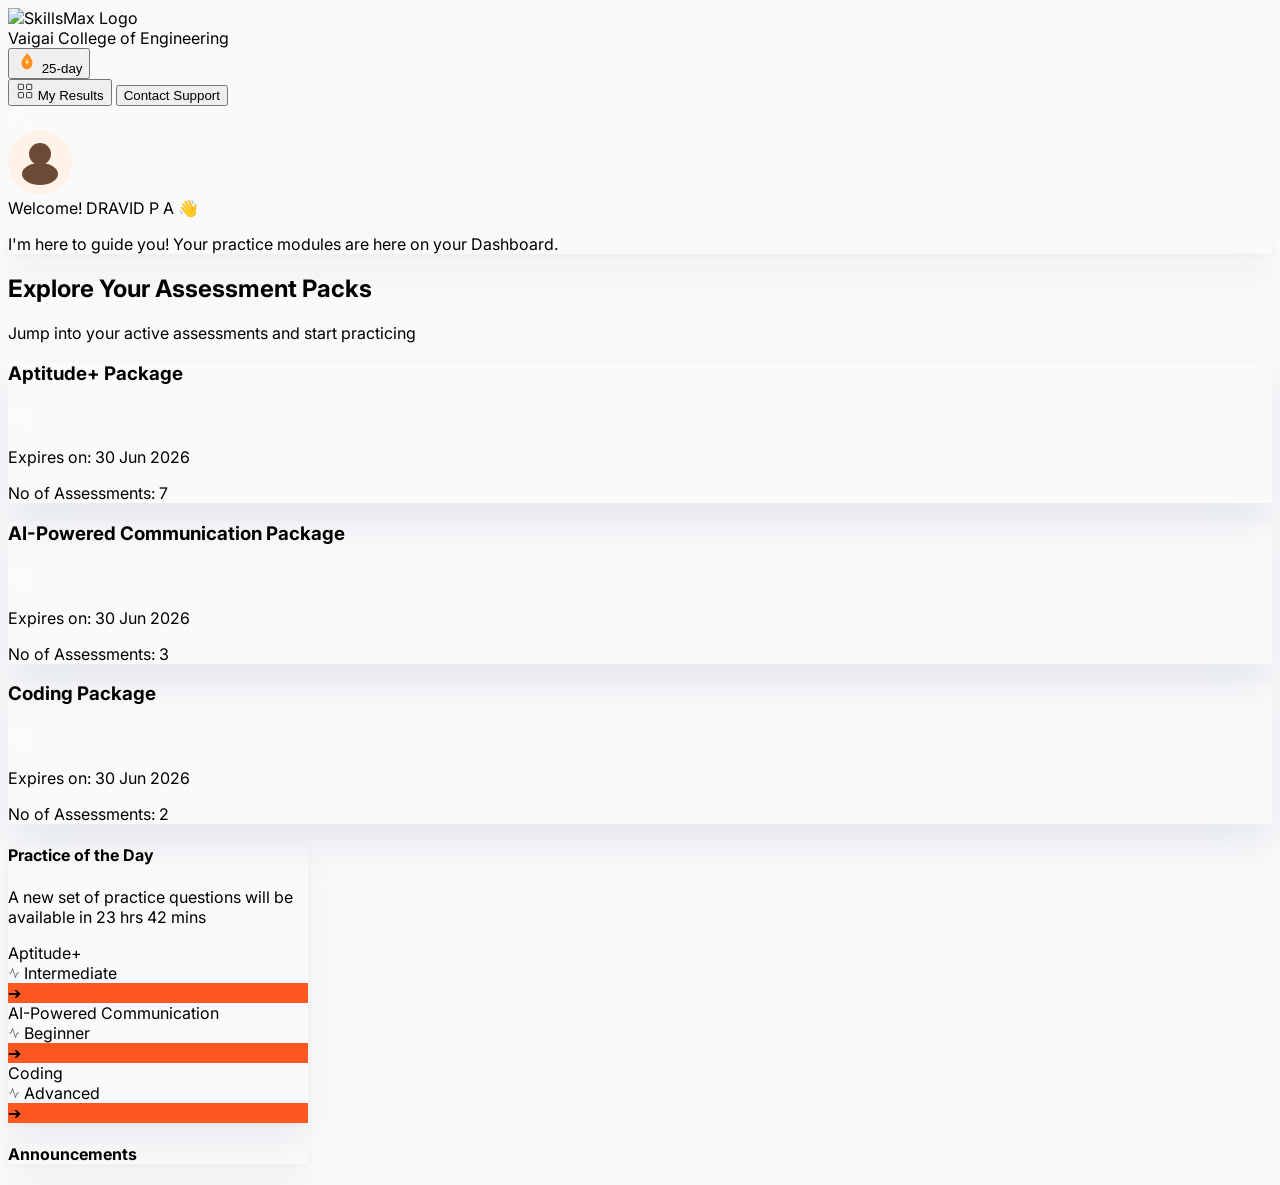
==== src/index.html @ 444d91da "intial commit" ====
<!DOCTYPE html>
<html lang="en">
<head>
    <meta charset="UTF-8">
    <meta name="viewport" content="width=device-width, initial-scale=1.0">
    <title>SkillsMax Dashboard</title>
    <link href="../dist/output.css" rel="stylesheet">
    <link href="https://fonts.googleapis.com/css2?family=Inter:wght@300;400;500;600;700;800&display=swap" rel="stylesheet">
    <style>
        :root {
            --header-bg: #2d2d2d;
            --accent: #ff5722;
            --card-red-from: #e95a53;
            --card-red-to: #df584e;
            --card-green-from: #2f8b6a;
            --card-green-to: #0f7a5a;
            --card-purple-from: #9f4fb2;
            --card-purple-to: #7b3aa0;
        }
        
        body {
            font-family: 'Inter', system-ui, -apple-system, "Segoe UI", Roboto, "Helvetica Neue", Arial;
            background: #f8fafc;
        }
        
        .soft-glow {
            box-shadow: 0 18px 36px rgba(15,23,42,0.06), 0 2px 6px rgba(2,6,23,0.03);
        }
        
        .card-heavy {
            box-shadow: 0 18px 40px rgba(15,23,42,0.08);
        }
        
        .tiny-info {
            width: 26px;
            height: 26px;
            border-radius: 50%;
            border: 1px solid rgba(255,255,255,0.25);
            display: flex;
            align-items: center;
            justify-content: center;
            backdrop-filter: blur(4px);
        }
        
        /* Calendar Popup Styles */

        .calendar-popup {
            display: none;
            position: absolute;
            top: calc(100% + 0.5rem);
            left: 50%;
            transform: translateX(-50%);
            z-index: 1000;
        }
        
        .calendar-popup.active {
            display: block;
        }

        .streak-header {
            background: #ff8f1f;
            padding: 0.75rem 1.5rem;
            border-radius: 1rem 1rem 0 0;
            display: flex;
            align-items: center;
            justify-content: center;
            gap: 0.5rem;
            font-weight: 600;
            font-size: 1.125rem;
            color: white;
        }
        
        @media (min-width: 1024px) {
            .sidebar-w {
                width: 300px;
            }
            .max-layout {
                max-width: 1400px;
            }
        }

        /* Calendar Container */
        .calendar-container {
            background: white;
            border-radius: 0 0 1.5rem 1.5rem;
            padding: 1.5rem;
            max-width: 800px;
        }

        /* Calendar Header with Navigation */
        .calendar-header {
            display: flex;
            align-items: center;
            justify-content: space-between;
            margin-bottom: 1.5rem;
            padding: 0 1rem;
        }

        .calendar-nav-btn {
            width: 32px;
            height: 32px;
            display: flex;
            align-items: center;
            justify-content: center;
            border: 1px solid #ff5722;
            border-radius: 0.5rem;
            background: #ff5722;
            cursor: pointer;
            transition: all 0.2s;
        }

        .calendar-nav-btn:hover {
            background: #f3f4f6;
            color: #ff5722;
        }

        .calendar-months {
            display: flex;
            justify-content: space-around;
            flex: 1;
            font-weight: 600;
            font-size: 1.125rem;
            color: #1f2937;
            padding: 0 2rem;
        }

        /* Calendar Grid Layout */
        .calendar-grid {
            display: grid;
            grid-template-columns: repeat(2, 1fr);
            gap: 3rem;
        }

        .calendar-month {
            display: flex;
            flex-direction: column;
        }

        /* Weekday Headers */
        .calendar-weekdays {
            display: grid;
            grid-template-columns: repeat(7, 1fr);
            gap: 0.5rem;
            margin-bottom: 0.5rem;
        }

        .calendar-weekday {
            text-align: center;
            font-size: 0.875rem;
            font-weight: 500;
            color: #6b7280;
            padding: 0.5rem 0;
        }

        /* Calendar Days Grid */
        .calendar-days {
            display: grid;
            grid-template-columns: repeat(7, 1fr);
            gap: 0.5rem;
        }

        .calendar-day {
            aspect-ratio: 1;
            display: flex;
            align-items: center;
            justify-content: center;
            border-radius: 0.5rem;
            font-size: 0.9375rem;
            font-weight: 500;
            color: #1f2937;
            cursor: pointer;
            transition: all 0.2s;
            position: relative;
        }

        .calendar-day:hover {
            background: #f3f4f6;
        }

        /* Other Month Days (Faded) */
        .calendar-day.other-month {
            color: #d1d5db;
        }

        /* Streak Range Days (with dot indicator) */
        .calendar-day.streak-range {
            color: #1f2937;
            font-weight: 500;
        }

        .calendar-day.streak-range::after {
            content: '';
            position: absolute;
            bottom: 0px;
            left: 50%;
            transform: translateX(-50%);
            width: 31px;      /* same width */
            height: 24px;     /* same height = square */
            background: #ff56227f;
            border-radius: 0; /* remove roundness */
        }
        


        /* Streak Start and End Days */
        .calendar-day.streak-start,
        .calendar-day.streak-end {
            background: #e95a53;
            color: white;
            width: 23px;
            border-radius: 0.2rem;
        }

        .calendar-day.streak-start:hover,
        .calendar-day.streak-end:hover {
            background: #1f2937;
        }

        /* Remove dot for start/end days */
        .calendar-day.streak-start::after,
        .calendar-day.streak-end::after {
            display: none;
        }

        /* Today indicator (optional) */
        .calendar-day.today {
            border: 2px solid #ff5722;
        }
        /* Responsive Design */
        @media (max-width: 768px) {
            /* Stack main columns */
            main > .flex {
                flex-direction: column;
            }

            /* Make popup full width & fixed for mobile */
            .calendar-popup {
                position: fixed;
                top: 8%;
                left: 50%;
                transform: translateX(-50%);
                width: calc(100% - 2rem);
                max-width: 720px;
                z-index: 1200;
                display: none;
            }
            .calendar-popup.active {
                display: block;
            }

            .calendar-container {
                padding: 1rem;
                border-radius: 1rem;
                max-height: calc(84vh);
                overflow: auto;
            }

            .calendar-grid {
                grid-template-columns: 1fr;
                gap: 1rem;
            }

            .calendar-months {
                flex-direction: column;
                gap: 0.25rem;
                padding: 0 1rem;
                font-size: 1rem;
            }

            .calendar-nav-btn {
                width: 40px;
                height: 40px;
            }

            .calendar-day {
                aspect-ratio: auto; /* let height adapt for touch */
                min-height: 44px;   /* bigger tap target */
                font-size: 0.95rem;
                border-radius: 0.5rem;
            }

            .calendar-day.streak-start,
            .calendar-day.streak-end {
                width: 36px;
            }

            /* Sidebar becomes full width and appears after main section */
            .sidebar-w {
                width: 100%;
            }

            /* Header adjustments */
            header .max-layout {
                padding-left: 1rem;
                padding-right: 1rem;
            }

            header .text-lg {
                display: none; /* hide long org name to save space */
            }

            header img {
                height: 36px;
            }
        }

        /* small fixes for very small phones */
        @media (max-width: 420px) {
            .calendar-day {
                min-height: 10px;
                font-size: 0.9rem;
            }
            .calendar-months {
                padding: 0 .5rem;
            }
            .calendar-container {
                padding: 0.75rem;
            }
        }
    </style>
</head>
<body class="antialiased text-slate-800">
    <!-- Header -->
    <header class="bg-[#2d2d2d] text-white">
        <div class="max-layout mx-auto px-6 py-4 flex items-center justify-between">
            <div class="flex items-center gap-4">
                <div class="flex items-center gap-3">
                    <img 
                        src="https://cdn.prod.website-files.com/67779eba7fda397cbeb2065e/67a9bd6f2a3dd39833ceed32_Skillsmax%20logo%20stacked.svg" 
                        alt="SkillsMax Logo"
                        class="h-10 w-auto object-contain"
                    />
                    <div class="text-white text-lg font-semibold select-none">Vaigai College of Engineering</div>
                </div>
            </div>

            <div class="flex items-center gap-3">
                <!-- Streak Button -->
                <div class="relative">
                    <button 
                        id="streakBtn"
                        class="flex items-center gap-2 bg-[#ff5722] text-white px-4 py-2 rounded-xl shadow-md hover:bg-[#ff9f33] transition"
                    >
                        <svg width="22" height="22" viewBox="0 0 24 24" fill="none">
                        <path d="M12 2c-.5 1.8-2.5 3.3-4 5.5C6.5 9.7 6 11.5 6 13c0 4 3 7 6 7s6-3 6-7c0-1.8-.5-3.5-2-5.5C15.5 5.3 13 3.8 12 2z" fill="#ff8f1f"/>
                        <path d="M12 7c-1.2 1.7-2 2.8-2 4.5 0 2.2 1.4 3.5 2 3.5s2-1.3 2-3.5c0-1.7-.8-2.8-2-4.5z" fill="#ffb13b"/>
                        <circle cx="12" cy="12" r="1.5" fill="#ffe8c2"/>
                        </svg>


                        <span class="font-semibold text-sm">25-day</span>
                    </button>

                    <!-- Calendar Popup -->
                    <div id="calendarPopup" class="calendar-popup">
                        <div class="bg-white rounded-2xl shadow-2xl border border-slate-200 overflow-hidden">  
                            
                            <div class="calendar-container">
                                <div class="calendar-header">
                                    <button id="prevMonth" class="calendar-nav-btn" aria-label="Previous months">
                                        <svg width="16" height="16" viewBox="0 0 24 24" fill="none" stroke="currentColor" stroke-width="2">
                                            <polyline points="15 18 9 12 15 6"></polyline>
                                        </svg>
                                    </button>
                                    <div class="calendar-months">
                                        <span id="currentMonth">June 2025</span>
                                        <span id="nextMonthLabel">July 2025</span>
                                    </div>
                                    <button id="nextMonth" class="calendar-nav-btn" aria-label="Next months">
                                        <svg width="16" height="16" viewBox="0 0 24 24" fill="none" stroke="currentColor" stroke-width="2">
                                            <polyline points="9 18 15 12 9 6"></polyline>
                                        </svg>
                                    </button>
                                </div>

                                <div class="calendar-grid">
                                    <div class="calendar-month">
                                        <div class="calendar-weekdays">
                                            <div class="calendar-weekday">Su</div>
                                            <div class="calendar-weekday">Mo</div>
                                            <div class="calendar-weekday">Tu</div>
                                            <div class="calendar-weekday">We</div>
                                            <div class="calendar-weekday">Th</div>
                                            <div class="calendar-weekday">Fr</div>
                                            <div class="calendar-weekday">Sa</div>
                                        </div>
                                        <div id="calendar1Days" class="calendar-days"></div>
                                    </div>

                                    <div class="calendar-month">
                                        <div class="calendar-weekdays">
                                            <div class="calendar-weekday">Su</div>
                                            <div class="calendar-weekday">Mo</div>
                                            <div class="calendar-weekday">Tu</div>
                                            <div class="calendar-weekday">We</div>
                                            <div class="calendar-weekday">Th</div>
                                            <div class="calendar-weekday">Fr</div>
                                            <div class="calendar-weekday">Sa</div>
                                        </div>
                                        <div id="calendar2Days" class="calendar-days"></div>
                                    </div>
                                </div>
                            </div>
                        </div>
                    </div>
                </div>

                <button class="hidden md:flex items-center gap-2 bg-transparent hover:bg-white/10 px-3 py-2 rounded-lg transition">
                    <svg width="18" height="18" viewBox="0 0 24 24" fill="none" stroke="currentColor" class="text-white">
                        <rect x="3" y="3" width="7" height="7" rx="1"/>
                        <rect x="14" y="3" width="7" height="7" rx="1"/>
                        <rect x="14" y="14" width="7" height="7" rx="1"/>
                        <rect x="3" y="14" width="7" height="7" rx="1"/>
                    </svg>
                    <span class="text-sm font-medium">My Results</span>
                </button>

                <button class="hidden md:inline-flex items-center gap-2 px-4 py-2 rounded-lg border border-white/20 hover:bg-white/6 transition text-sm font-medium">
                    Contact Support
                </button>

                <div class="w-10 h-10 rounded-full bg-white/10 flex items-center justify-center">
                    <svg width="20" height="20" viewBox="0 0 24 24" fill="none" stroke="white" stroke-width="1.6">
                        <path d="M20 21v-2a4 4 0 0 0-4-4H8a4 4 0 0 0-4 4v2"></path>
                        <circle cx="12" cy="7" r="4"></circle>
                    </svg>
                </div>
            </div>
        </div>
    </header>

    <!-- Main -->
    <main class="max-layout mx-auto px-6 py-8">
        <div class="flex gap-6">
            <!-- Left Column -->
            <section class="flex-1">
                <!-- Welcome -->
                <div class="flex items-start gap-5 mb-8">
                    <div class="w-16 h-16 rounded-full overflow-hidden bg-gradient-to-br from-yellow-100 to-yellow-200 flex items-center justify-center shrink-0">
                        <svg width="64" height="64" viewBox="0 0 64 64">
                            <circle cx="32" cy="32" r="32" fill="#fff2e6"/>
                            <circle cx="32" cy="24" r="11" fill="#6b4b35"/>
                            <ellipse cx="32" cy="44" rx="18" ry="11" fill="#6b4b35"/>
                        </svg>
                    </div>

                    <div class="flex-1">
                        <div class="text-2xl font-semibold mb-3">Welcome! <span class="font-bold">DRAVID P A</span> <span aria-hidden>👋</span></div>
                        <div class="p-4 border border-slate-200 rounded-xl bg-white soft-glow">
                            <p class="text-slate-700">I'm here to guide you! Your practice modules are here on your Dashboard.</p>
                        </div>
                    </div>
                </div>

                <!-- Title & subtitle -->
                <div class="mb-6">
                    <h2 class="text-2xl font-bold mb-1">Explore Your Assessment Packs</h2>
                    <p class="text-sm text-slate-500">Jump into your active assessments and start practicing</p>
                </div>

                <!-- Cards Grid -->
                <div class="grid grid-cols-1 lg:grid-cols-3 gap-6">
                    <!-- Aptitude+ -->
                    <div class="relative rounded-2xl overflow-hidden card-heavy">
                        <div class="absolute inset-0 bg-gradient-to-br" style="background: linear-gradient(135deg,var(--card-red-from), var(--card-red-to));"></div>
                        <div class="absolute inset-0 bg-white/6 blur-[0.6px]"></div>
                        <div class="relative p-6">
                            <div class="flex items-start justify-between">
                                <h3 class="text-xl font-semibold text-white">Aptitude+ Package</h3>
                                <div class="tiny-info text-white/90">
                                    <svg width="14" height="14" viewBox="0 0 24 24" fill="none" stroke="white" stroke-width="1.6">
                                        <circle cx="12" cy="12" r="10"/>
                                        <line x1="12" y1="16" x2="12" y2="12"/>
                                        <line x1="12" y1="8" x2="12.01" y2="8"/>
                                    </svg>
                                </div>
                            </div>
                            <p class="text-sm mt-6 text-white/90">Expires on: 30 Jun 2026</p>
                            <div class="mt-8 inline-block bg-white/20 backdrop-blur rounded-full px-4 py-2">
                                <span class="text-sm font-semibold text-white">No of Assessments: 7</span>
                            </div>
                        </div>
                        <div class="pointer-events-none absolute left-4 bottom-4 w-[92%] h-0.5 bg-white/12 rounded-md"></div>
                    </div>

                    <!-- AI-Powered Communication -->
                    <div onclick="window.location.href='communicationPage.html'" style="cursor: pointer;"
                    class="relative rounded-2xl overflow-hidden card-heavy">
                        <div class="absolute inset-0 bg-gradient-to-br" style="background: linear-gradient(135deg,var(--card-green-from), var(--card-green-to));"></div>
                        <div class="absolute inset-0 bg-white/6 blur-[0.6px]"></div>
                        <div class="relative p-6">
                            <div class="flex items-start justify-between">
                                <h3 class="text-xl font-semibold text-white leading-tight">AI-Powered Communication Package</h3>
                                <div class="tiny-info text-white/90">
                                    <svg width="14" height="14" viewBox="0 0 24 24" fill="none" stroke="white" stroke-width="1.6">
                                        <circle cx="12" cy="12" r="10"/>
                                        <line x1="12" y1="16" x2="12" y2="12"/>
                                        <line x1="12" y1="8" x2="12.01" y2="8"/>
                                    </svg>
                                </div>
                            </div>
                            <p class="text-sm mt-6 text-white/90">Expires on: 30 Jun 2026</p>
                            <div class="mt-8 inline-block bg-white/20 backdrop-blur rounded-full px-4 py-2">
                                <span class="text-sm font-semibold text-white">No of Assessments: 3</span>
                            </div>
                        </div>
                        <div class="pointer-events-none absolute left-4 bottom-4 w-[92%] h-0.5 bg-white/12 rounded-md"></div>
                    </div>

                    <!-- Coding Package -->
                    <div class="relative rounded-2xl overflow-hidden card-heavy">
                        <div class="absolute inset-0 bg-gradient-to-br" style="background: linear-gradient(135deg,var(--card-purple-from), var(--card-purple-to));"></div>
                        <div class="absolute inset-0 bg-white/6 blur-[0.6px]"></div>
                        <div class="relative p-6">
                            <div class="flex items-start justify-between">
                                <h3 class="text-xl font-semibold text-white">Coding Package</h3>
                                <div class="tiny-info text-white/90">
                                    <svg width="14" height="14" viewBox="0 0 24 24" fill="none" stroke="white" stroke-width="1.6">
                                        <circle cx="12" cy="12" r="10"/>
                                        <line x1="12" y1="16" x2="12" y2="12"/>
                                        <line x1="12" y1="8" x2="12.01" y2="8"/>
                                    </svg>
                                </div>
                            </div>
                            <p class="text-sm mt-6 text-white/90">Expires on: 30 Jun 2026</p>
                            <div class="mt-8 inline-block bg-white/20 backdrop-blur rounded-full px-4 py-2">
                                <span class="text-sm font-semibold text-white">No of Assessments: 2</span>
                            </div>
                        </div>
                        <div class="pointer-events-none absolute left-4 bottom-4 w-[92%] h-0.5 bg-white/12 rounded-md"></div>
                    </div>
                </div>
            </section>

            <!-- Right Sidebar -->
            <aside class="sidebar-w shrink-0">
                <div class="flex flex-col gap-6">
                    <!-- Practice of the Day card -->
                    <div class="bg-white rounded-2xl border border-slate-200 p-5 soft-glow">
                        <div class="flex items-center justify-between mb-3">
                            <h4 class="text-lg font-semibold">Practice of the Day</h4>
                        </div>
                        <p class="text-sm text-slate-600 mb-4">A new set of practice questions will be available in <span class="font-semibold text-slate-900">23 hrs 42 mins</span></p>

                        <div class="space-y-3">
                            <div class="flex items-center justify-between p-3 rounded-lg bg-slate-50 hover:bg-slate-100 transition cursor-pointer">
                                <div class="flex-1 pr-3">
                                    <div class="font-semibold text-slate-900">Aptitude+</div>
                                    <div class="flex items-center gap-2 text-xs text-slate-500 mt-1">
                                        <svg width="12" height="12" viewBox="0 0 24 24" fill="none" stroke="currentColor">
                                            <polyline points="22 12 18 12 15 21 9 3 6 12 2 12"/>
                                        </svg>
                                        <span>Intermediate</span>
                                    </div>
                                </div>
                                <div class="w-9 h-9 rounded-full flex items-center justify-center" style="background:var(--accent);">
                                    <span class="text-white text-sm font-semibold">➔</span>
                                </div>
                            </div>

                            <div class="flex items-center justify-between p-3 rounded-lg bg-slate-50 hover:bg-slate-100 transition cursor-pointer">
                                <div class="flex-1 pr-3">
                                    <div class="font-semibold text-slate-900">AI-Powered Communication</div>
                                    <div class="flex items-center gap-2 text-xs text-slate-500 mt-1">
                                        <svg width="12" height="12" viewBox="0 0 24 24" fill="none" stroke="currentColor">
                                            <polyline points="22 12 18 12 15 21 9 3 6 12 2 12"/>
                                        </svg>
                                        <span>Beginner</span>
                                    </div>
                                </div>
                                <div class="w-9 h-9 rounded-full flex items-center justify-center" style="background:var(--accent);">
                                    <span class="text-white text-sm font-semibold">➔</span>
                                </div>
                            </div>

                            <div class="flex items-center justify-between p-3 rounded-lg bg-slate-50 hover:bg-slate-100 transition cursor-pointer">
                                <div class="flex-1 pr-3">
                                    <div class="font-semibold text-slate-900">Coding</div>
                                    <div class="flex items-center gap-2 text-xs text-slate-500 mt-1">
                                        <svg width="12" height="12" viewBox="0 0 24 24" fill="none" stroke="currentColor">
                                            <polyline points="22 12 18 12 15 21 9 3 6 12 2 12"/>
                                        </svg>
                                        <span>Advanced</span>
                                    </div>
                                </div>
                                <div class="w-9 h-9 rounded-full flex items-center justify-center" style="background:var(--accent);">
                                    <span class="text-white text-sm font-semibold">➔</span>
                                </div>
                            </div>
                        </div>
                    </div>

                    <!-- Announcements -->
                    <div class="bg-white rounded-2xl border border-slate-200 p-5 soft-glow">
                        <h4 class="text-lg font-semibold mb-2">Announcements</h4>
                        <div class="text-sm text-slate-500"></div>
                    </div>
                </div>
            </aside>
        </div>
    </main>

    <script>
/* -----------------------------
   TOGGLE POPUP
----------------------------- */
const streakBtn = document.getElementById('streakBtn');
const calendarPopup = document.getElementById('calendarPopup');

streakBtn.addEventListener('click', function(e) {
    e.stopPropagation();
    calendarPopup.classList.toggle('active');
    if (calendarPopup.classList.contains('active')) renderCalendars();
});
document.addEventListener('click', function(e) {
    if (!streakBtn.contains(e.target) && !calendarPopup.contains(e.target)) {
        calendarPopup.classList.remove('active');
    }
});

/* -----------------------------
   STREAK RANGE LOGIC
----------------------------- */
const streakDays = 25;

const today = new Date();
today.setHours(0,0,0,0);

const startDate = new Date();
startDate.setDate(today.getDate() - (streakDays - 1));
startDate.setHours(0,0,0,0);

function key(date) {
    return date.toISOString().split("T")[0];
}

function datesBetween(start, end) {
    const arr = [];
    const cur = new Date(start);
    while (cur <= end) {
        arr.push(key(cur));
        cur.setDate(cur.getDate() + 1);
    }
    return arr;
}
const range = datesBetween(startDate, today);

/* -----------------------------
   CALENDAR RENDERING
----------------------------- */

let currentMonth = new Date(today.getFullYear(), today.getMonth(), 1);

function getDays(month, year) {
    return new Date(year, month + 1, 0).getDate();
}

function firstDay(month, year) {
    return new Date(year, month, 1).getDay();
}

function renderMonth(containerId, month, year) {
    const box = document.getElementById(containerId);
    box.innerHTML = "";

    const days = getDays(month, year);
    const prevDays = getDays(month - 1, year);

    const startWeekday = firstDay(month, year);

    /* ---- PREVIOUS MONTH (ghost days) ---- */
    for (let i = 0; i < startWeekday; i++) {
        const d = prevDays - (startWeekday - 1 - i);
        let cell = document.createElement("div");
        cell.className = "calendar-day other-month";
        cell.innerText = d;
        box.appendChild(cell);
    }

    /* ---- CURRENT MONTH DAYS ---- */
    for (let d = 1; d <= days; d++) {
        const date = new Date(year, month, d);
        const dateKey = key(date);

        let cell = document.createElement("div");
        cell.className = "calendar-day";
        cell.innerText = d;

        if (dateKey === key(startDate)) {
            cell.classList.add("streak-start");
        }
        else if (dateKey === key(today)) {
            cell.classList.add("streak-end");
        }
        else if (range.includes(dateKey)) {
            cell.classList.add("streak-range");
        }

        box.appendChild(cell);
    }

    /* ---- NEXT MONTH (ghost days) ---- */
    const fill = 42 - box.children.length;
    for (let d = 1; d <= fill; d++) {
        let cell = document.createElement("div");
        cell.className = "calendar-day other-month";
        cell.innerText = d;
        box.appendChild(cell);
    }
}

/* -----------------------------
   LABEL UPDATE
----------------------------- */
function updateLabels() {
    const m1 = new Date(currentMonth);
    const m2 = new Date(currentMonth);
    m2.setMonth(m2.getMonth() + 1);

    document.getElementById("currentMonth").innerText =
        m1.toLocaleString("en-US", { month: "long", year: "numeric" });

    document.getElementById("nextMonthLabel").innerText =
        m2.toLocaleString("en-US", { month: "long", year: "numeric" });
}

/* -----------------------------
   MASTER RENDER
----------------------------- */
function renderCalendars() {
    const y = currentMonth.getFullYear();
    const m = currentMonth.getMonth();

    renderMonth("calendar1Days", m, y);
    renderMonth("calendar2Days", (m + 1) % 12, m === 11 ? y + 1 : y);

    updateLabels();
}

/* -----------------------------
   NAVIGATION
----------------------------- */
document.getElementById("prevMonth").addEventListener("click", () => {
    currentMonth.setMonth(currentMonth.getMonth() - 1);
    renderCalendars();
});
document.getElementById("nextMonth").addEventListener("click", () => {
    currentMonth.setMonth(currentMonth.getMonth() + 1);
    renderCalendars();
});
</script>

</body>
</html>
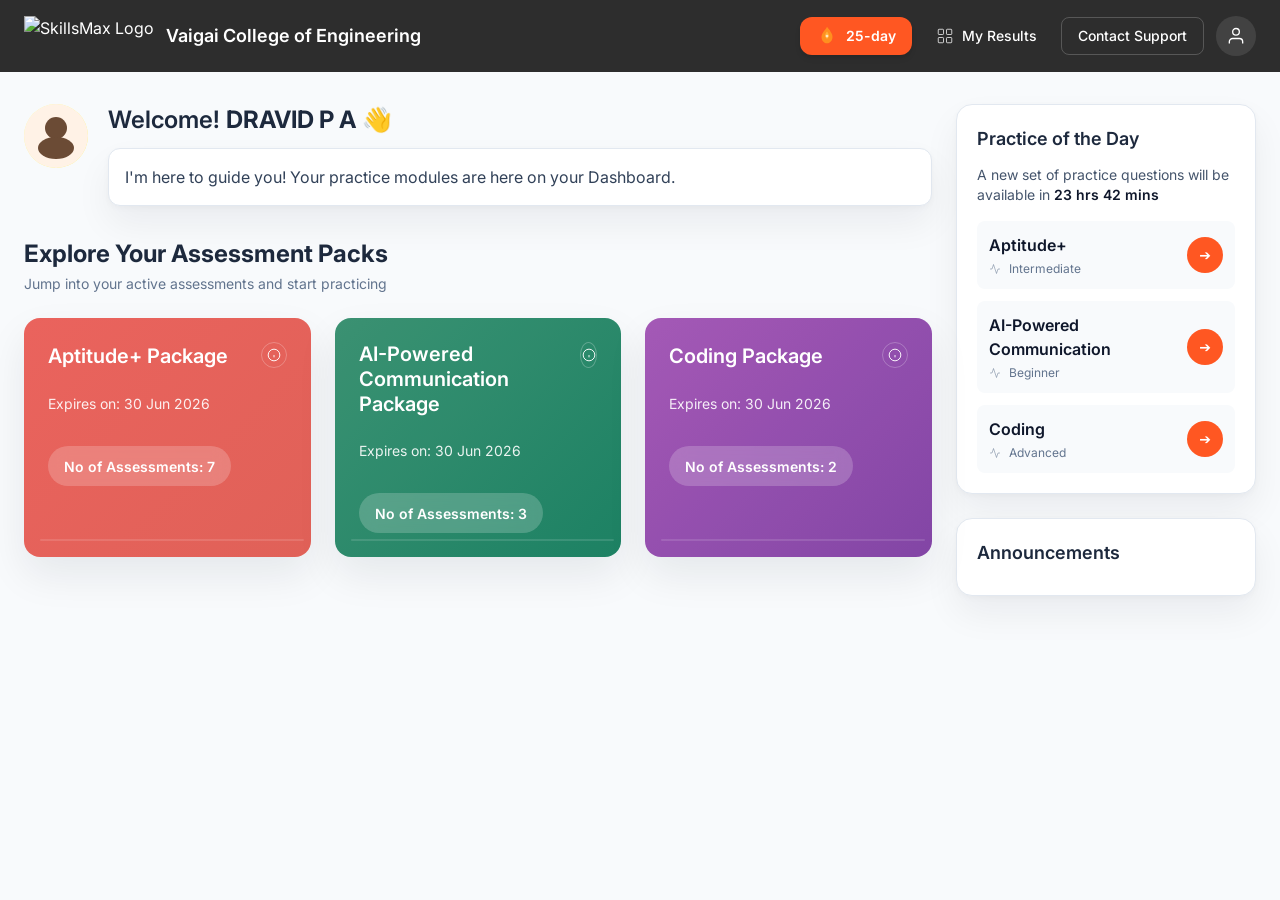
==== commit fdb18474: "adding style to src" ====
--- a/src/index.html
+++ b/src/index.html
@@ -4,7 +4,7 @@
     <meta charset="UTF-8">
     <meta name="viewport" content="width=device-width, initial-scale=1.0">
     <title>SkillsMax Dashboard</title>
-    <link href="../dist/output.css" rel="stylesheet">
+    <link href="./output.css" rel="stylesheet">
     <link href="https://fonts.googleapis.com/css2?family=Inter:wght@300;400;500;600;700;800&display=swap" rel="stylesheet">
     <style>
         :root {
--- a/src/output.css
+++ b/src/output.css
@@ -0,0 +1,1060 @@
+/*! tailwindcss v4.1.17 | MIT License | https://tailwindcss.com */
+@layer properties;
+@layer theme, base, components, utilities;
+@layer theme {
+  :root, :host {
+    --font-sans: ui-sans-serif, system-ui, sans-serif, "Apple Color Emoji",
+      "Segoe UI Emoji", "Segoe UI Symbol", "Noto Color Emoji";
+    --font-mono: ui-monospace, SFMono-Regular, Menlo, Monaco, Consolas, "Liberation Mono",
+      "Courier New", monospace;
+    --color-yellow-100: oklch(97.3% 0.071 103.193);
+    --color-yellow-200: oklch(94.5% 0.129 101.54);
+    --color-slate-50: oklch(98.4% 0.003 247.858);
+    --color-slate-100: oklch(96.8% 0.007 247.896);
+    --color-slate-200: oklch(92.9% 0.013 255.508);
+    --color-slate-300: oklch(86.9% 0.022 252.894);
+    --color-slate-500: oklch(55.4% 0.046 257.417);
+    --color-slate-600: oklch(44.6% 0.043 257.281);
+    --color-slate-700: oklch(37.2% 0.044 257.287);
+    --color-slate-800: oklch(27.9% 0.041 260.031);
+    --color-slate-900: oklch(20.8% 0.042 265.755);
+    --color-black: #000;
+    --color-white: #fff;
+    --spacing: 0.25rem;
+    --container-7xl: 80rem;
+    --text-xs: 0.75rem;
+    --text-xs--line-height: calc(1 / 0.75);
+    --text-sm: 0.875rem;
+    --text-sm--line-height: calc(1.25 / 0.875);
+    --text-lg: 1.125rem;
+    --text-lg--line-height: calc(1.75 / 1.125);
+    --text-xl: 1.25rem;
+    --text-xl--line-height: calc(1.75 / 1.25);
+    --text-2xl: 1.5rem;
+    --text-2xl--line-height: calc(2 / 1.5);
+    --font-weight-medium: 500;
+    --font-weight-semibold: 600;
+    --font-weight-bold: 700;
+    --leading-tight: 1.25;
+    --radius-md: 0.375rem;
+    --radius-lg: 0.5rem;
+    --radius-xl: 0.75rem;
+    --radius-2xl: 1rem;
+    --radius-3xl: 1.5rem;
+    --default-transition-duration: 150ms;
+    --default-transition-timing-function: cubic-bezier(0.4, 0, 0.2, 1);
+    --default-font-family: var(--font-sans);
+    --default-mono-font-family: var(--font-mono);
+  }
+}
+@layer base {
+  *, ::after, ::before, ::backdrop, ::file-selector-button {
+    box-sizing: border-box;
+    margin: 0;
+    padding: 0;
+    border: 0 solid;
+  }
+  html, :host {
+    line-height: 1.5;
+    -webkit-text-size-adjust: 100%;
+    tab-size: 4;
+    font-family: var(--default-font-family, ui-sans-serif, system-ui, sans-serif, "Apple Color Emoji", "Segoe UI Emoji", "Segoe UI Symbol", "Noto Color Emoji");
+    font-feature-settings: var(--default-font-feature-settings, normal);
+    font-variation-settings: var(--default-font-variation-settings, normal);
+    -webkit-tap-highlight-color: transparent;
+  }
+  hr {
+    height: 0;
+    color: inherit;
+    border-top-width: 1px;
+  }
+  abbr:where([title]) {
+    -webkit-text-decoration: underline dotted;
+    text-decoration: underline dotted;
+  }
+  h1, h2, h3, h4, h5, h6 {
+    font-size: inherit;
+    font-weight: inherit;
+  }
+  a {
+    color: inherit;
+    -webkit-text-decoration: inherit;
+    text-decoration: inherit;
+  }
+  b, strong {
+    font-weight: bolder;
+  }
+  code, kbd, samp, pre {
+    font-family: var(--default-mono-font-family, ui-monospace, SFMono-Regular, Menlo, Monaco, Consolas, "Liberation Mono", "Courier New", monospace);
+    font-feature-settings: var(--default-mono-font-feature-settings, normal);
+    font-variation-settings: var(--default-mono-font-variation-settings, normal);
+    font-size: 1em;
+  }
+  small {
+    font-size: 80%;
+  }
+  sub, sup {
+    font-size: 75%;
+    line-height: 0;
+    position: relative;
+    vertical-align: baseline;
+  }
+  sub {
+    bottom: -0.25em;
+  }
+  sup {
+    top: -0.5em;
+  }
+  table {
+    text-indent: 0;
+    border-color: inherit;
+    border-collapse: collapse;
+  }
+  :-moz-focusring {
+    outline: auto;
+  }
+  progress {
+    vertical-align: baseline;
+  }
+  summary {
+    display: list-item;
+  }
+  ol, ul, menu {
+    list-style: none;
+  }
+  img, svg, video, canvas, audio, iframe, embed, object {
+    display: block;
+    vertical-align: middle;
+  }
+  img, video {
+    max-width: 100%;
+    height: auto;
+  }
+  button, input, select, optgroup, textarea, ::file-selector-button {
+    font: inherit;
+    font-feature-settings: inherit;
+    font-variation-settings: inherit;
+    letter-spacing: inherit;
+    color: inherit;
+    border-radius: 0;
+    background-color: transparent;
+    opacity: 1;
+  }
+  :where(select:is([multiple], [size])) optgroup {
+    font-weight: bolder;
+  }
+  :where(select:is([multiple], [size])) optgroup option {
+    padding-inline-start: 20px;
+  }
+  ::file-selector-button {
+    margin-inline-end: 4px;
+  }
+  ::placeholder {
+    opacity: 1;
+  }
+  @supports (not (-webkit-appearance: -apple-pay-button))  or (contain-intrinsic-size: 1px) {
+    ::placeholder {
+      color: currentcolor;
+      @supports (color: color-mix(in lab, red, red)) {
+        color: color-mix(in oklab, currentcolor 50%, transparent);
+      }
+    }
+  }
+  textarea {
+    resize: vertical;
+  }
+  ::-webkit-search-decoration {
+    -webkit-appearance: none;
+  }
+  ::-webkit-date-and-time-value {
+    min-height: 1lh;
+    text-align: inherit;
+  }
+  ::-webkit-datetime-edit {
+    display: inline-flex;
+  }
+  ::-webkit-datetime-edit-fields-wrapper {
+    padding: 0;
+  }
+  ::-webkit-datetime-edit, ::-webkit-datetime-edit-year-field, ::-webkit-datetime-edit-month-field, ::-webkit-datetime-edit-day-field, ::-webkit-datetime-edit-hour-field, ::-webkit-datetime-edit-minute-field, ::-webkit-datetime-edit-second-field, ::-webkit-datetime-edit-millisecond-field, ::-webkit-datetime-edit-meridiem-field {
+    padding-block: 0;
+  }
+  ::-webkit-calendar-picker-indicator {
+    line-height: 1;
+  }
+  :-moz-ui-invalid {
+    box-shadow: none;
+  }
+  button, input:where([type="button"], [type="reset"], [type="submit"]), ::file-selector-button {
+    appearance: button;
+  }
+  ::-webkit-inner-spin-button, ::-webkit-outer-spin-button {
+    height: auto;
+  }
+  [hidden]:where(:not([hidden="until-found"])) {
+    display: none !important;
+  }
+}
+@layer utilities {
+  .pointer-events-none {
+    pointer-events: none;
+  }
+  .absolute {
+    position: absolute;
+  }
+  .fixed {
+    position: fixed;
+  }
+  .relative {
+    position: relative;
+  }
+  .inset-0 {
+    inset: calc(var(--spacing) * 0);
+  }
+  .right-4 {
+    right: calc(var(--spacing) * 4);
+  }
+  .bottom-4 {
+    bottom: calc(var(--spacing) * 4);
+  }
+  .left-4 {
+    left: calc(var(--spacing) * 4);
+  }
+  .mx-auto {
+    margin-inline: auto;
+  }
+  .mt-1 {
+    margin-top: calc(var(--spacing) * 1);
+  }
+  .mt-2 {
+    margin-top: calc(var(--spacing) * 2);
+  }
+  .mt-3 {
+    margin-top: calc(var(--spacing) * 3);
+  }
+  .mt-4 {
+    margin-top: calc(var(--spacing) * 4);
+  }
+  .mt-6 {
+    margin-top: calc(var(--spacing) * 6);
+  }
+  .mt-8 {
+    margin-top: calc(var(--spacing) * 8);
+  }
+  .mb-1 {
+    margin-bottom: calc(var(--spacing) * 1);
+  }
+  .mb-2 {
+    margin-bottom: calc(var(--spacing) * 2);
+  }
+  .mb-3 {
+    margin-bottom: calc(var(--spacing) * 3);
+  }
+  .mb-4 {
+    margin-bottom: calc(var(--spacing) * 4);
+  }
+  .mb-6 {
+    margin-bottom: calc(var(--spacing) * 6);
+  }
+  .mb-8 {
+    margin-bottom: calc(var(--spacing) * 8);
+  }
+  .flex {
+    display: flex;
+  }
+  .grid {
+    display: grid;
+  }
+  .hidden {
+    display: none;
+  }
+  .inline-block {
+    display: inline-block;
+  }
+  .h-0\.5 {
+    height: calc(var(--spacing) * 0.5);
+  }
+  .h-4 {
+    height: calc(var(--spacing) * 4);
+  }
+  .h-9 {
+    height: calc(var(--spacing) * 9);
+  }
+  .h-10 {
+    height: calc(var(--spacing) * 10);
+  }
+  .h-16 {
+    height: calc(var(--spacing) * 16);
+  }
+  .h-20 {
+    height: calc(var(--spacing) * 20);
+  }
+  .h-64 {
+    height: calc(var(--spacing) * 64);
+  }
+  .h-full {
+    height: 100%;
+  }
+  .w-4 {
+    width: calc(var(--spacing) * 4);
+  }
+  .w-9 {
+    width: calc(var(--spacing) * 9);
+  }
+  .w-10 {
+    width: calc(var(--spacing) * 10);
+  }
+  .w-16 {
+    width: calc(var(--spacing) * 16);
+  }
+  .w-28 {
+    width: calc(var(--spacing) * 28);
+  }
+  .w-\[92\%\] {
+    width: 92%;
+  }
+  .w-auto {
+    width: auto;
+  }
+  .w-full {
+    width: 100%;
+  }
+  .max-w-7xl {
+    max-width: var(--container-7xl);
+  }
+  .flex-1 {
+    flex: 1;
+  }
+  .shrink-0 {
+    flex-shrink: 0;
+  }
+  .transform {
+    transform: var(--tw-rotate-x,) var(--tw-rotate-y,) var(--tw-rotate-z,) var(--tw-skew-x,) var(--tw-skew-y,);
+  }
+  .cursor-not-allowed {
+    cursor: not-allowed;
+  }
+  .cursor-pointer {
+    cursor: pointer;
+  }
+  .grid-cols-1 {
+    grid-template-columns: repeat(1, minmax(0, 1fr));
+  }
+  .grid-cols-3 {
+    grid-template-columns: repeat(3, minmax(0, 1fr));
+  }
+  .flex-col {
+    flex-direction: column;
+  }
+  .items-center {
+    align-items: center;
+  }
+  .items-start {
+    align-items: flex-start;
+  }
+  .justify-between {
+    justify-content: space-between;
+  }
+  .justify-center {
+    justify-content: center;
+  }
+  .gap-2 {
+    gap: calc(var(--spacing) * 2);
+  }
+  .gap-3 {
+    gap: calc(var(--spacing) * 3);
+  }
+  .gap-4 {
+    gap: calc(var(--spacing) * 4);
+  }
+  .gap-5 {
+    gap: calc(var(--spacing) * 5);
+  }
+  .gap-6 {
+    gap: calc(var(--spacing) * 6);
+  }
+  .gap-8 {
+    gap: calc(var(--spacing) * 8);
+  }
+  .space-y-2 {
+    :where(& > :not(:last-child)) {
+      --tw-space-y-reverse: 0;
+      margin-block-start: calc(calc(var(--spacing) * 2) * var(--tw-space-y-reverse));
+      margin-block-end: calc(calc(var(--spacing) * 2) * calc(1 - var(--tw-space-y-reverse)));
+    }
+  }
+  .space-y-3 {
+    :where(& > :not(:last-child)) {
+      --tw-space-y-reverse: 0;
+      margin-block-start: calc(calc(var(--spacing) * 3) * var(--tw-space-y-reverse));
+      margin-block-end: calc(calc(var(--spacing) * 3) * calc(1 - var(--tw-space-y-reverse)));
+    }
+  }
+  .overflow-hidden {
+    overflow: hidden;
+  }
+  .rounded {
+    border-radius: 0.25rem;
+  }
+  .rounded-2xl {
+    border-radius: var(--radius-2xl);
+  }
+  .rounded-3xl {
+    border-radius: var(--radius-3xl);
+  }
+  .rounded-full {
+    border-radius: calc(infinity * 1px);
+  }
+  .rounded-lg {
+    border-radius: var(--radius-lg);
+  }
+  .rounded-md {
+    border-radius: var(--radius-md);
+  }
+  .rounded-xl {
+    border-radius: var(--radius-xl);
+  }
+  .rounded-t-2xl {
+    border-top-left-radius: var(--radius-2xl);
+    border-top-right-radius: var(--radius-2xl);
+  }
+  .border {
+    border-style: var(--tw-border-style);
+    border-width: 1px;
+  }
+  .border-\[\#e85c2d\] {
+    border-color: #e85c2d;
+  }
+  .border-\[\#ff5722\]\/40 {
+    border-color: color-mix(in oklab, #ff5722 40%, transparent);
+  }
+  .border-slate-200 {
+    border-color: var(--color-slate-200);
+  }
+  .border-slate-300 {
+    border-color: var(--color-slate-300);
+  }
+  .border-white\/20 {
+    border-color: color-mix(in srgb, #fff 20%, transparent);
+    @supports (color: color-mix(in lab, red, red)) {
+      border-color: color-mix(in oklab, var(--color-white) 20%, transparent);
+    }
+  }
+  .bg-\[\#2d2d2d\] {
+    background-color: #2d2d2d;
+  }
+  .bg-\[\#e85c2d\] {
+    background-color: #e85c2d;
+  }
+  .bg-\[\#ff5722\] {
+    background-color: #ff5722;
+  }
+  .bg-\[\#ff5722\]\/20 {
+    background-color: color-mix(in oklab, #ff5722 20%, transparent);
+  }
+  .bg-black {
+    background-color: var(--color-black);
+  }
+  .bg-slate-50 {
+    background-color: var(--color-slate-50);
+  }
+  .bg-slate-100 {
+    background-color: var(--color-slate-100);
+  }
+  .bg-slate-300 {
+    background-color: var(--color-slate-300);
+  }
+  .bg-transparent {
+    background-color: transparent;
+  }
+  .bg-white {
+    background-color: var(--color-white);
+  }
+  .bg-white\/6 {
+    background-color: color-mix(in srgb, #fff 6%, transparent);
+    @supports (color: color-mix(in lab, red, red)) {
+      background-color: color-mix(in oklab, var(--color-white) 6%, transparent);
+    }
+  }
+  .bg-white\/10 {
+    background-color: color-mix(in srgb, #fff 10%, transparent);
+    @supports (color: color-mix(in lab, red, red)) {
+      background-color: color-mix(in oklab, var(--color-white) 10%, transparent);
+    }
+  }
+  .bg-white\/12 {
+    background-color: color-mix(in srgb, #fff 12%, transparent);
+    @supports (color: color-mix(in lab, red, red)) {
+      background-color: color-mix(in oklab, var(--color-white) 12%, transparent);
+    }
+  }
+  .bg-white\/20 {
+    background-color: color-mix(in srgb, #fff 20%, transparent);
+    @supports (color: color-mix(in lab, red, red)) {
+      background-color: color-mix(in oklab, var(--color-white) 20%, transparent);
+    }
+  }
+  .bg-gradient-to-br {
+    --tw-gradient-position: to bottom right in oklab;
+    background-image: linear-gradient(var(--tw-gradient-stops));
+  }
+  .from-yellow-100 {
+    --tw-gradient-from: var(--color-yellow-100);
+    --tw-gradient-stops: var(--tw-gradient-via-stops, var(--tw-gradient-position), var(--tw-gradient-from) var(--tw-gradient-from-position), var(--tw-gradient-to) var(--tw-gradient-to-position));
+  }
+  .to-yellow-200 {
+    --tw-gradient-to: var(--color-yellow-200);
+    --tw-gradient-stops: var(--tw-gradient-via-stops, var(--tw-gradient-position), var(--tw-gradient-from) var(--tw-gradient-from-position), var(--tw-gradient-to) var(--tw-gradient-to-position));
+  }
+  .object-contain {
+    object-fit: contain;
+  }
+  .object-cover {
+    object-fit: cover;
+  }
+  .p-2 {
+    padding: calc(var(--spacing) * 2);
+  }
+  .p-3 {
+    padding: calc(var(--spacing) * 3);
+  }
+  .p-4 {
+    padding: calc(var(--spacing) * 4);
+  }
+  .p-5 {
+    padding: calc(var(--spacing) * 5);
+  }
+  .p-6 {
+    padding: calc(var(--spacing) * 6);
+  }
+  .px-1 {
+    padding-inline: calc(var(--spacing) * 1);
+  }
+  .px-3 {
+    padding-inline: calc(var(--spacing) * 3);
+  }
+  .px-4 {
+    padding-inline: calc(var(--spacing) * 4);
+  }
+  .px-6 {
+    padding-inline: calc(var(--spacing) * 6);
+  }
+  .py-1\.5 {
+    padding-block: calc(var(--spacing) * 1.5);
+  }
+  .py-2 {
+    padding-block: calc(var(--spacing) * 2);
+  }
+  .py-4 {
+    padding-block: calc(var(--spacing) * 4);
+  }
+  .py-8 {
+    padding-block: calc(var(--spacing) * 8);
+  }
+  .pr-3 {
+    padding-right: calc(var(--spacing) * 3);
+  }
+  .text-center {
+    text-align: center;
+  }
+  .text-2xl {
+    font-size: var(--text-2xl);
+    line-height: var(--tw-leading, var(--text-2xl--line-height));
+  }
+  .text-lg {
+    font-size: var(--text-lg);
+    line-height: var(--tw-leading, var(--text-lg--line-height));
+  }
+  .text-sm {
+    font-size: var(--text-sm);
+    line-height: var(--tw-leading, var(--text-sm--line-height));
+  }
+  .text-xl {
+    font-size: var(--text-xl);
+    line-height: var(--tw-leading, var(--text-xl--line-height));
+  }
+  .text-xs {
+    font-size: var(--text-xs);
+    line-height: var(--tw-leading, var(--text-xs--line-height));
+  }
+  .leading-tight {
+    --tw-leading: var(--leading-tight);
+    line-height: var(--leading-tight);
+  }
+  .font-bold {
+    --tw-font-weight: var(--font-weight-bold);
+    font-weight: var(--font-weight-bold);
+  }
+  .font-medium {
+    --tw-font-weight: var(--font-weight-medium);
+    font-weight: var(--font-weight-medium);
+  }
+  .font-semibold {
+    --tw-font-weight: var(--font-weight-semibold);
+    font-weight: var(--font-weight-semibold);
+  }
+  .text-\[\#ff5722\] {
+    color: #ff5722;
+  }
+  .text-slate-300 {
+    color: var(--color-slate-300);
+  }
+  .text-slate-500 {
+    color: var(--color-slate-500);
+  }
+  .text-slate-600 {
+    color: var(--color-slate-600);
+  }
+  .text-slate-700 {
+    color: var(--color-slate-700);
+  }
+  .text-slate-800 {
+    color: var(--color-slate-800);
+  }
+  .text-slate-900 {
+    color: var(--color-slate-900);
+  }
+  .text-white {
+    color: var(--color-white);
+  }
+  .text-white\/90 {
+    color: color-mix(in srgb, #fff 90%, transparent);
+    @supports (color: color-mix(in lab, red, red)) {
+      color: color-mix(in oklab, var(--color-white) 90%, transparent);
+    }
+  }
+  .antialiased {
+    -webkit-font-smoothing: antialiased;
+    -moz-osx-font-smoothing: grayscale;
+  }
+  .opacity-90 {
+    opacity: 90%;
+  }
+  .shadow-2xl {
+    --tw-shadow: 0 25px 50px -12px var(--tw-shadow-color, rgb(0 0 0 / 0.25));
+    box-shadow: var(--tw-inset-shadow), var(--tw-inset-ring-shadow), var(--tw-ring-offset-shadow), var(--tw-ring-shadow), var(--tw-shadow);
+  }
+  .shadow-lg {
+    --tw-shadow: 0 10px 15px -3px var(--tw-shadow-color, rgb(0 0 0 / 0.1)), 0 4px 6px -4px var(--tw-shadow-color, rgb(0 0 0 / 0.1));
+    box-shadow: var(--tw-inset-shadow), var(--tw-inset-ring-shadow), var(--tw-ring-offset-shadow), var(--tw-ring-shadow), var(--tw-shadow);
+  }
+  .shadow-md {
+    --tw-shadow: 0 4px 6px -1px var(--tw-shadow-color, rgb(0 0 0 / 0.1)), 0 2px 4px -2px var(--tw-shadow-color, rgb(0 0 0 / 0.1));
+    box-shadow: var(--tw-inset-shadow), var(--tw-inset-ring-shadow), var(--tw-ring-offset-shadow), var(--tw-ring-shadow), var(--tw-shadow);
+  }
+  .blur-\[0\.6px\] {
+    --tw-blur: blur(0.6px);
+    filter: var(--tw-blur,) var(--tw-brightness,) var(--tw-contrast,) var(--tw-grayscale,) var(--tw-hue-rotate,) var(--tw-invert,) var(--tw-saturate,) var(--tw-sepia,) var(--tw-drop-shadow,);
+  }
+  .backdrop-blur {
+    --tw-backdrop-blur: blur(8px);
+    -webkit-backdrop-filter: var(--tw-backdrop-blur,) var(--tw-backdrop-brightness,) var(--tw-backdrop-contrast,) var(--tw-backdrop-grayscale,) var(--tw-backdrop-hue-rotate,) var(--tw-backdrop-invert,) var(--tw-backdrop-opacity,) var(--tw-backdrop-saturate,) var(--tw-backdrop-sepia,);
+    backdrop-filter: var(--tw-backdrop-blur,) var(--tw-backdrop-brightness,) var(--tw-backdrop-contrast,) var(--tw-backdrop-grayscale,) var(--tw-backdrop-hue-rotate,) var(--tw-backdrop-invert,) var(--tw-backdrop-opacity,) var(--tw-backdrop-saturate,) var(--tw-backdrop-sepia,);
+  }
+  .backdrop-filter {
+    -webkit-backdrop-filter: var(--tw-backdrop-blur,) var(--tw-backdrop-brightness,) var(--tw-backdrop-contrast,) var(--tw-backdrop-grayscale,) var(--tw-backdrop-hue-rotate,) var(--tw-backdrop-invert,) var(--tw-backdrop-opacity,) var(--tw-backdrop-saturate,) var(--tw-backdrop-sepia,);
+    backdrop-filter: var(--tw-backdrop-blur,) var(--tw-backdrop-brightness,) var(--tw-backdrop-contrast,) var(--tw-backdrop-grayscale,) var(--tw-backdrop-hue-rotate,) var(--tw-backdrop-invert,) var(--tw-backdrop-opacity,) var(--tw-backdrop-saturate,) var(--tw-backdrop-sepia,);
+  }
+  .transition {
+    transition-property: color, background-color, border-color, outline-color, text-decoration-color, fill, stroke, --tw-gradient-from, --tw-gradient-via, --tw-gradient-to, opacity, box-shadow, transform, translate, scale, rotate, filter, -webkit-backdrop-filter, backdrop-filter, display, content-visibility, overlay, pointer-events;
+    transition-timing-function: var(--tw-ease, var(--default-transition-timing-function));
+    transition-duration: var(--tw-duration, var(--default-transition-duration));
+  }
+  .select-none {
+    -webkit-user-select: none;
+    user-select: none;
+  }
+  .hover\:bg-\[\#ff9f33\] {
+    &:hover {
+      @media (hover: hover) {
+        background-color: #ff9f33;
+      }
+    }
+  }
+  .hover\:bg-slate-100 {
+    &:hover {
+      @media (hover: hover) {
+        background-color: var(--color-slate-100);
+      }
+    }
+  }
+  .hover\:bg-white\/6 {
+    &:hover {
+      @media (hover: hover) {
+        background-color: color-mix(in srgb, #fff 6%, transparent);
+        @supports (color: color-mix(in lab, red, red)) {
+          background-color: color-mix(in oklab, var(--color-white) 6%, transparent);
+        }
+      }
+    }
+  }
+  .hover\:bg-white\/10 {
+    &:hover {
+      @media (hover: hover) {
+        background-color: color-mix(in srgb, #fff 10%, transparent);
+        @supports (color: color-mix(in lab, red, red)) {
+          background-color: color-mix(in oklab, var(--color-white) 10%, transparent);
+        }
+      }
+    }
+  }
+  .hover\:bg-white\/20 {
+    &:hover {
+      @media (hover: hover) {
+        background-color: color-mix(in srgb, #fff 20%, transparent);
+        @supports (color: color-mix(in lab, red, red)) {
+          background-color: color-mix(in oklab, var(--color-white) 20%, transparent);
+        }
+      }
+    }
+  }
+  .sm\:grid-cols-4 {
+    @media (width >= 40rem) {
+      grid-template-columns: repeat(4, minmax(0, 1fr));
+    }
+  }
+  .md\:flex {
+    @media (width >= 48rem) {
+      display: flex;
+    }
+  }
+  .md\:inline-flex {
+    @media (width >= 48rem) {
+      display: inline-flex;
+    }
+  }
+  .md\:h-28 {
+    @media (width >= 48rem) {
+      height: calc(var(--spacing) * 28);
+    }
+  }
+  .md\:h-\[420px\] {
+    @media (width >= 48rem) {
+      height: 420px;
+    }
+  }
+  .md\:w-40 {
+    @media (width >= 48rem) {
+      width: calc(var(--spacing) * 40);
+    }
+  }
+  .md\:grid-cols-5 {
+    @media (width >= 48rem) {
+      grid-template-columns: repeat(5, minmax(0, 1fr));
+    }
+  }
+  .md\:flex-row {
+    @media (width >= 48rem) {
+      flex-direction: row;
+    }
+  }
+  .lg\:w-\[300px\] {
+    @media (width >= 64rem) {
+      width: 300px;
+    }
+  }
+  .lg\:grid-cols-3 {
+    @media (width >= 64rem) {
+      grid-template-columns: repeat(3, minmax(0, 1fr));
+    }
+  }
+  .lg\:flex-row {
+    @media (width >= 64rem) {
+      flex-direction: row;
+    }
+  }
+}
+@property --tw-rotate-x {
+  syntax: "*";
+  inherits: false;
+}
+@property --tw-rotate-y {
+  syntax: "*";
+  inherits: false;
+}
+@property --tw-rotate-z {
+  syntax: "*";
+  inherits: false;
+}
+@property --tw-skew-x {
+  syntax: "*";
+  inherits: false;
+}
+@property --tw-skew-y {
+  syntax: "*";
+  inherits: false;
+}
+@property --tw-space-y-reverse {
+  syntax: "*";
+  inherits: false;
+  initial-value: 0;
+}
+@property --tw-border-style {
+  syntax: "*";
+  inherits: false;
+  initial-value: solid;
+}
+@property --tw-gradient-position {
+  syntax: "*";
+  inherits: false;
+}
+@property --tw-gradient-from {
+  syntax: "<color>";
+  inherits: false;
+  initial-value: #0000;
+}
+@property --tw-gradient-via {
+  syntax: "<color>";
+  inherits: false;
+  initial-value: #0000;
+}
+@property --tw-gradient-to {
+  syntax: "<color>";
+  inherits: false;
+  initial-value: #0000;
+}
+@property --tw-gradient-stops {
+  syntax: "*";
+  inherits: false;
+}
+@property --tw-gradient-via-stops {
+  syntax: "*";
+  inherits: false;
+}
+@property --tw-gradient-from-position {
+  syntax: "<length-percentage>";
+  inherits: false;
+  initial-value: 0%;
+}
+@property --tw-gradient-via-position {
+  syntax: "<length-percentage>";
+  inherits: false;
+  initial-value: 50%;
+}
+@property --tw-gradient-to-position {
+  syntax: "<length-percentage>";
+  inherits: false;
+  initial-value: 100%;
+}
+@property --tw-leading {
+  syntax: "*";
+  inherits: false;
+}
+@property --tw-font-weight {
+  syntax: "*";
+  inherits: false;
+}
+@property --tw-shadow {
+  syntax: "*";
+  inherits: false;
+  initial-value: 0 0 #0000;
+}
+@property --tw-shadow-color {
+  syntax: "*";
+  inherits: false;
+}
+@property --tw-shadow-alpha {
+  syntax: "<percentage>";
+  inherits: false;
+  initial-value: 100%;
+}
+@property --tw-inset-shadow {
+  syntax: "*";
+  inherits: false;
+  initial-value: 0 0 #0000;
+}
+@property --tw-inset-shadow-color {
+  syntax: "*";
+  inherits: false;
+}
+@property --tw-inset-shadow-alpha {
+  syntax: "<percentage>";
+  inherits: false;
+  initial-value: 100%;
+}
+@property --tw-ring-color {
+  syntax: "*";
+  inherits: false;
+}
+@property --tw-ring-shadow {
+  syntax: "*";
+  inherits: false;
+  initial-value: 0 0 #0000;
+}
+@property --tw-inset-ring-color {
+  syntax: "*";
+  inherits: false;
+}
+@property --tw-inset-ring-shadow {
+  syntax: "*";
+  inherits: false;
+  initial-value: 0 0 #0000;
+}
+@property --tw-ring-inset {
+  syntax: "*";
+  inherits: false;
+}
+@property --tw-ring-offset-width {
+  syntax: "<length>";
+  inherits: false;
+  initial-value: 0px;
+}
+@property --tw-ring-offset-color {
+  syntax: "*";
+  inherits: false;
+  initial-value: #fff;
+}
+@property --tw-ring-offset-shadow {
+  syntax: "*";
+  inherits: false;
+  initial-value: 0 0 #0000;
+}
+@property --tw-blur {
+  syntax: "*";
+  inherits: false;
+}
+@property --tw-brightness {
+  syntax: "*";
+  inherits: false;
+}
+@property --tw-contrast {
+  syntax: "*";
+  inherits: false;
+}
+@property --tw-grayscale {
+  syntax: "*";
+  inherits: false;
+}
+@property --tw-hue-rotate {
+  syntax: "*";
+  inherits: false;
+}
+@property --tw-invert {
+  syntax: "*";
+  inherits: false;
+}
+@property --tw-opacity {
+  syntax: "*";
+  inherits: false;
+}
+@property --tw-saturate {
+  syntax: "*";
+  inherits: false;
+}
+@property --tw-sepia {
+  syntax: "*";
+  inherits: false;
+}
+@property --tw-drop-shadow {
+  syntax: "*";
+  inherits: false;
+}
+@property --tw-drop-shadow-color {
+  syntax: "*";
+  inherits: false;
+}
+@property --tw-drop-shadow-alpha {
+  syntax: "<percentage>";
+  inherits: false;
+  initial-value: 100%;
+}
+@property --tw-drop-shadow-size {
+  syntax: "*";
+  inherits: false;
+}
+@property --tw-backdrop-blur {
+  syntax: "*";
+  inherits: false;
+}
+@property --tw-backdrop-brightness {
+  syntax: "*";
+  inherits: false;
+}
+@property --tw-backdrop-contrast {
+  syntax: "*";
+  inherits: false;
+}
+@property --tw-backdrop-grayscale {
+  syntax: "*";
+  inherits: false;
+}
+@property --tw-backdrop-hue-rotate {
+  syntax: "*";
+  inherits: false;
+}
+@property --tw-backdrop-invert {
+  syntax: "*";
+  inherits: false;
+}
+@property --tw-backdrop-opacity {
+  syntax: "*";
+  inherits: false;
+}
+@property --tw-backdrop-saturate {
+  syntax: "*";
+  inherits: false;
+}
+@property --tw-backdrop-sepia {
+  syntax: "*";
+  inherits: false;
+}
+@layer properties {
+  @supports ((-webkit-hyphens: none) and (not (margin-trim: inline))) or ((-moz-orient: inline) and (not (color:rgb(from red r g b)))) {
+    *, ::before, ::after, ::backdrop {
+      --tw-rotate-x: initial;
+      --tw-rotate-y: initial;
+      --tw-rotate-z: initial;
+      --tw-skew-x: initial;
+      --tw-skew-y: initial;
+      --tw-space-y-reverse: 0;
+      --tw-border-style: solid;
+      --tw-gradient-position: initial;
+      --tw-gradient-from: #0000;
+      --tw-gradient-via: #0000;
+      --tw-gradient-to: #0000;
+      --tw-gradient-stops: initial;
+      --tw-gradient-via-stops: initial;
+      --tw-gradient-from-position: 0%;
+      --tw-gradient-via-position: 50%;
+      --tw-gradient-to-position: 100%;
+      --tw-leading: initial;
+      --tw-font-weight: initial;
+      --tw-shadow: 0 0 #0000;
+      --tw-shadow-color: initial;
+      --tw-shadow-alpha: 100%;
+      --tw-inset-shadow: 0 0 #0000;
+      --tw-inset-shadow-color: initial;
+      --tw-inset-shadow-alpha: 100%;
+      --tw-ring-color: initial;
+      --tw-ring-shadow: 0 0 #0000;
+      --tw-inset-ring-color: initial;
+      --tw-inset-ring-shadow: 0 0 #0000;
+      --tw-ring-inset: initial;
+      --tw-ring-offset-width: 0px;
+      --tw-ring-offset-color: #fff;
+      --tw-ring-offset-shadow: 0 0 #0000;
+      --tw-blur: initial;
+      --tw-brightness: initial;
+      --tw-contrast: initial;
+      --tw-grayscale: initial;
+      --tw-hue-rotate: initial;
+      --tw-invert: initial;
+      --tw-opacity: initial;
+      --tw-saturate: initial;
+      --tw-sepia: initial;
+      --tw-drop-shadow: initial;
+      --tw-drop-shadow-color: initial;
+      --tw-drop-shadow-alpha: 100%;
+      --tw-drop-shadow-size: initial;
+      --tw-backdrop-blur: initial;
+      --tw-backdrop-brightness: initial;
+      --tw-backdrop-contrast: initial;
+      --tw-backdrop-grayscale: initial;
+      --tw-backdrop-hue-rotate: initial;
+      --tw-backdrop-invert: initial;
+      --tw-backdrop-opacity: initial;
+      --tw-backdrop-saturate: initial;
+      --tw-backdrop-sepia: initial;
+    }
+  }
+}
